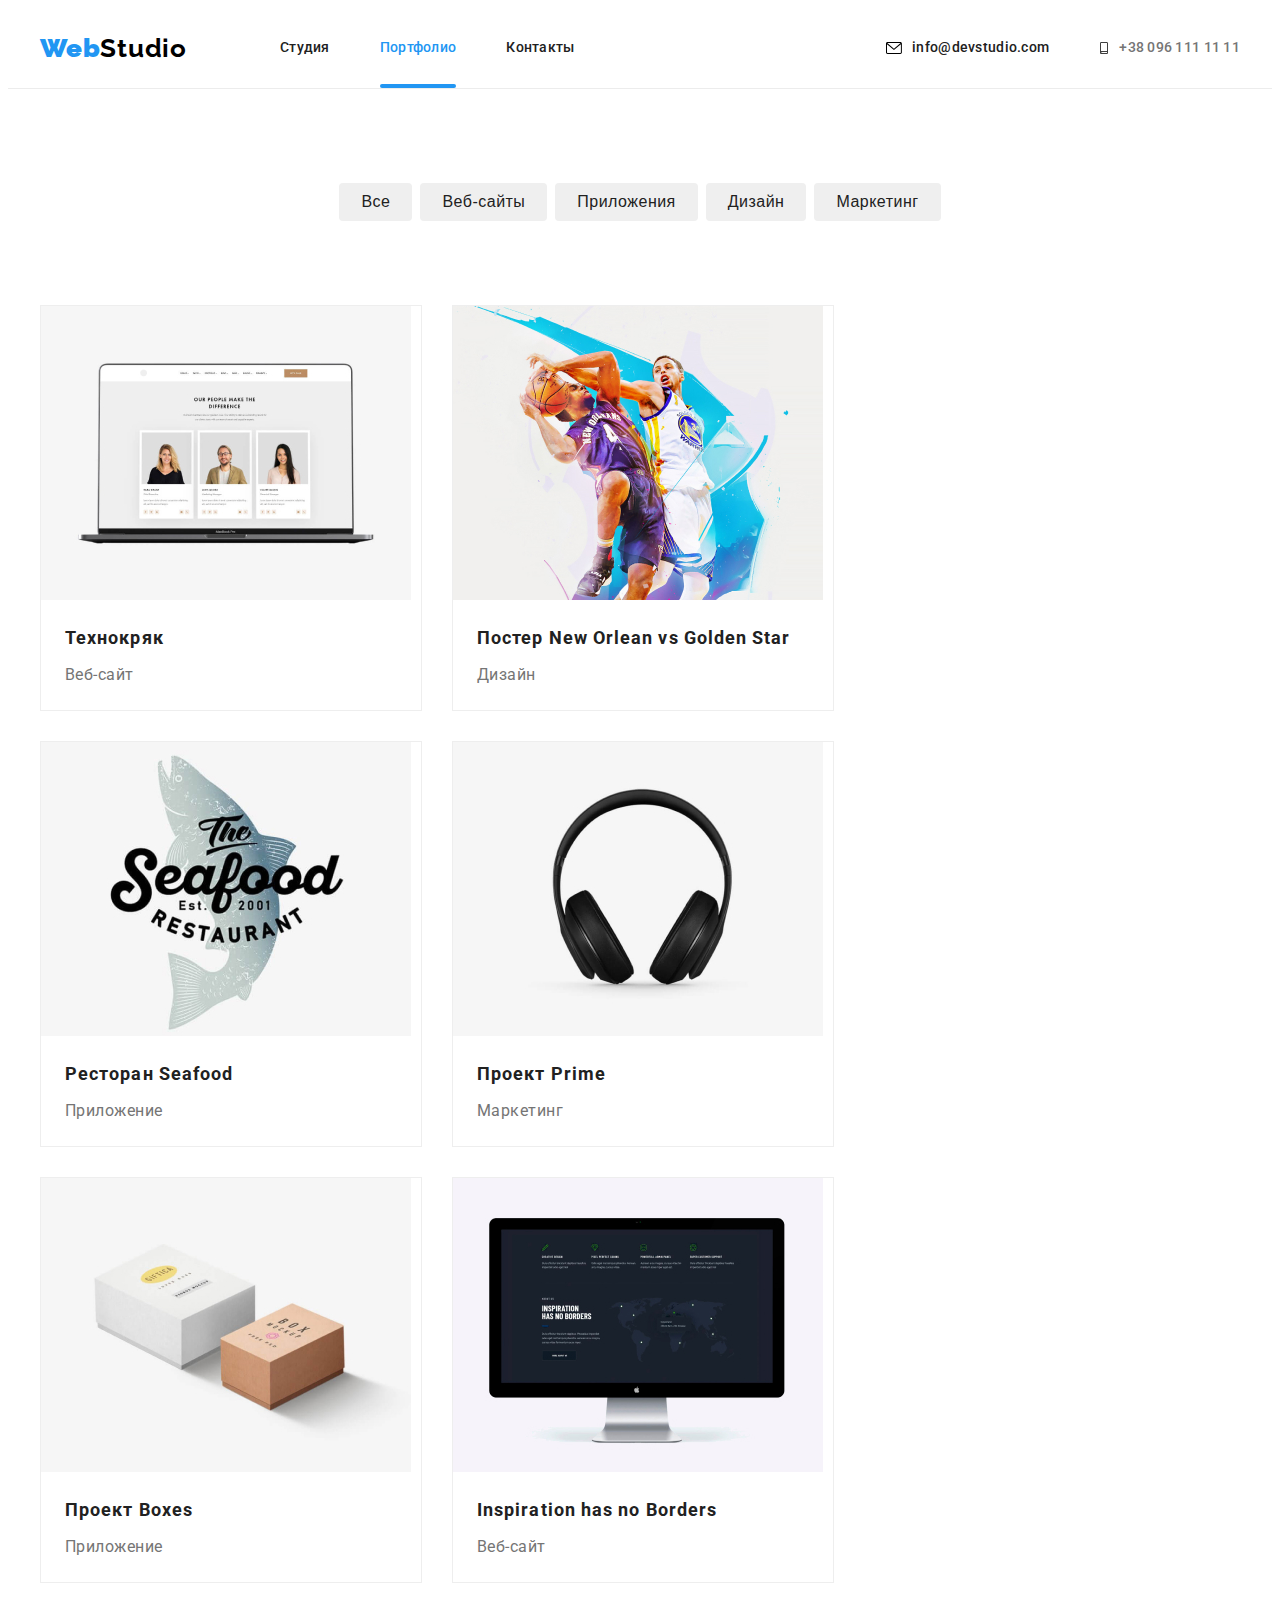
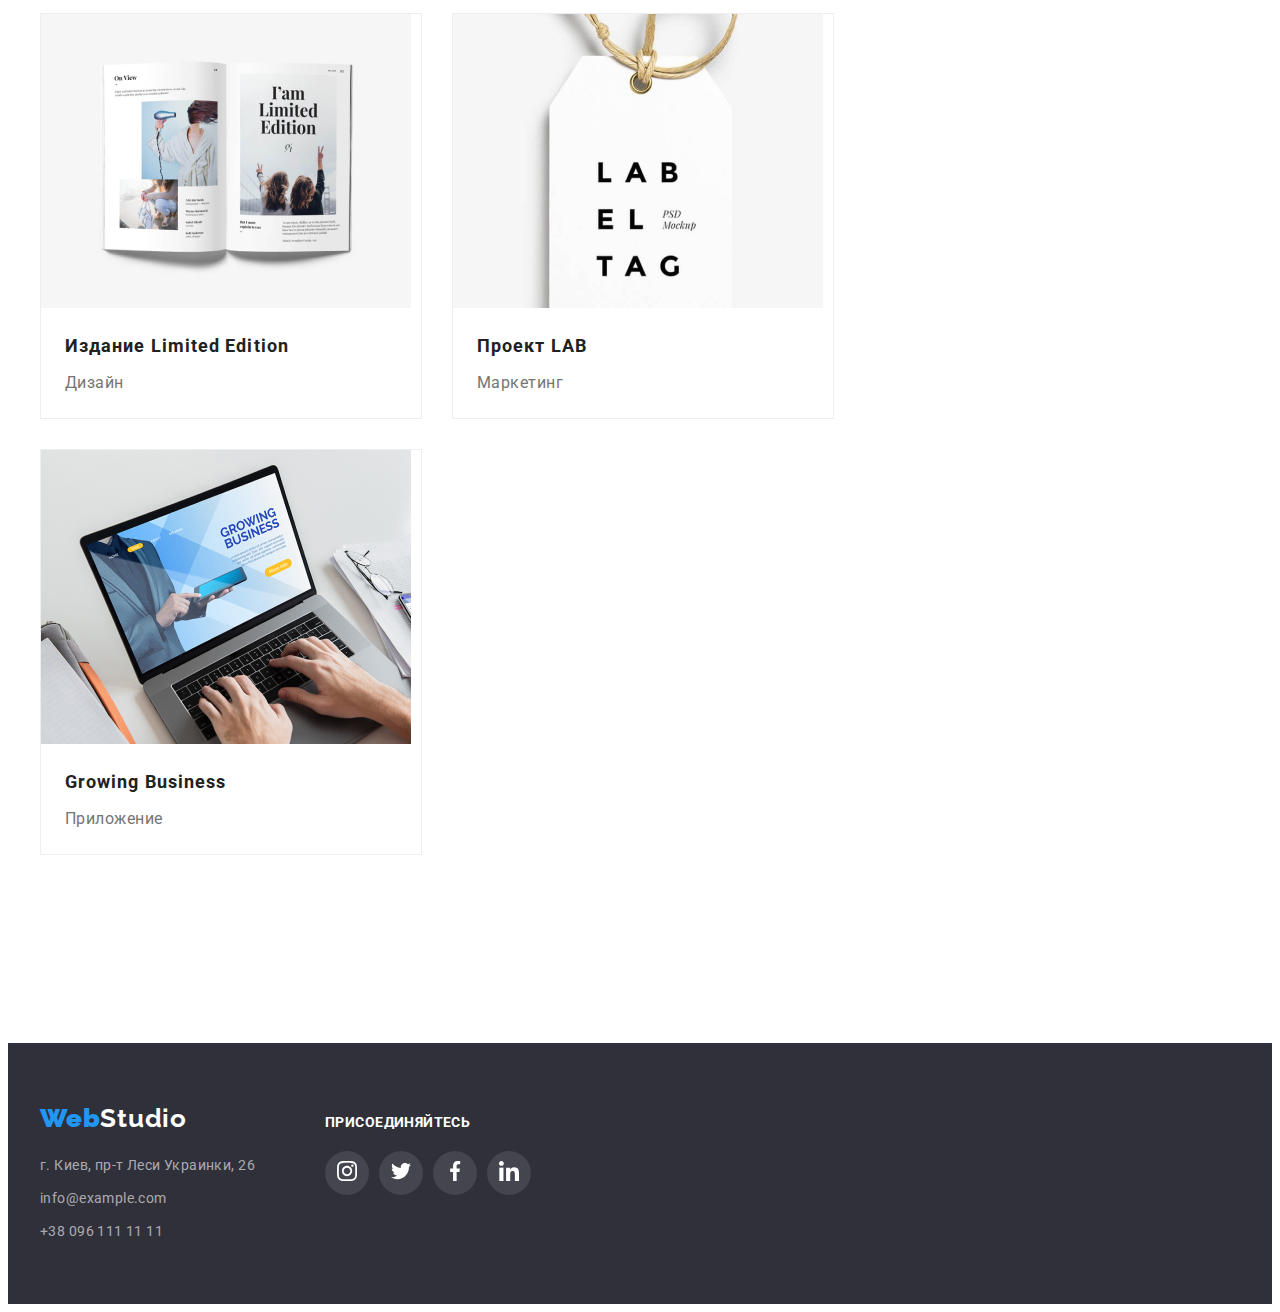
==== portfolio.html @ b09f9c37 "k" ====
<!DOCTYPE html>
<html lang="ru">
  <head>
    <meta charset="UTF-8" />
    <meta http-equiv="X-UA-Compatible" content="IE=edge" />
    <meta name="viewport" content="width=device-width, initial-scale=1.0" />
    <title>Портфолио</title>
    <link
      rel="stylesheet"
      href="https://cdnjs.cloudflare.com/ajax/libs/modern-normalize/1.0.0/modern-normalize.min.css"
      integrity="sha512-ISS7cAi1PEhQ8jnbJpJZMd29NlhNj4AWYyLOSp2CE/CsHxTCu+r+t0D2yoJudVrd0/8fTVPUVDzY5Tvli75u/g=="
      crossorigin="anonymous"
    />
    <link rel="preconnect" href="https://fonts.gstatic.com" />
    <link
      href="https://fonts.googleapis.com/css2?family=Raleway:ital,wght@1,700&family=Roboto:wght@400;500;700;900&display=swap"
      rel="stylesheet"
    />
    <link rel="stylesheet" href="./css/styles.css" />
  </head>
  <body>
    <header class="header">
      <div class="container header-conteiner">
        <nav class="navigation">
          <a class="logo-link link" href=""
            ><span class="web">Web</span>Studio</a
          >

          <ul class="navigation-list list">
            <li class="navigation-item">
              <a class="navigation-link link" href="./index.html">Студия</a>
            </li>
            <li class="navigation-item">
              <a class="navigation-link link current active-nav-link" href=""
                >Портфолио</a
              >
            </li>
            <li class="navigation-item">
              <a class="navigation-link link" href="">Контакты</a>
            </li>
          </ul>
        </nav>
        <ul class="header-contact-list list">
          <li class="header-contact-list-item">
            <a class="mail-link link" href="mailto:info@devstudio.com">
              <svg class="envelope">
                <use
                  class="envelope-icon"
                  href="./images/sprite.svg#icon-envelope"
                ></use>
              </svg>
              info@devstudio.com</a
            >
          </li>
          <li class="header-contact-list-item">
            <a class="tel-link link" href="tel:+380961111111"
              ><svg class="smartfone">
                <use
                  class="smartfone-icon"
                  href="./images/sprite.svg#icon-smartphone"
                ></use>
              </svg>
              +38 096 111 11 11</a
            >
          </li>
        </ul>
      </div>
    </header>
    <main>
      <section class="nav-btn">
        <div class="container">
          <h1 class="visually-hidden">Портфолио</h1>
          <!-- спрячется после стилизации -->
          <ul class="nav-btn-list list">
            <li class="navigation-btn-list-item">
              <button type="button" class="nav-btn-list-but">Все</button>
            </li>
            <li class="navigation-btn-list-item">
              <button type="button" class="nav-btn-list-but">Веб-сайты</button>
            </li>
            <li class="navigation-btn-list-item">
              <button type="button" class="nav-btn-list-but">Приложения</button>
            </li>
            <li class="navigation-btn-list-item">
              <button type="button" class="nav-btn-list-but">Дизайн</button>
            </li>
            <li class="navigation-btn-list-item">
              <button type="button" class="nav-btn-list-but">Маркетинг</button>
            </li>
          </ul>
          <h2 class="visually-hidden">Элементы портфолио</h2>
          <ul class="elements-list list">
            <li class="elements-list-item">
              <a class="elements-list-link link" href="">
                <div class="elements-list-discribe">
                  <img
                    class="elements-list-img"
                    src="./portfolio-images/tehno.jpg"
                    alt="рисунок ноутбука"
                    width="370"
                    height="294"
                  />
                  <p class="overlay">
                    Технокряк это современная площадка распространения
                    коронавируса. Компании используют эту платформу для
                    цифрового шпионажа и атак на защищённые сервера конкурентов.
                  </p>
                </div>
                <div class="elements-list-wrapper">
                  <h3 class="elements-list-title">Технокряк</h3>
                  <p class="elements-list-progects">Веб-сайт</p>
                </div>
              </a>
            </li>
            <li class="elements-list-item">
              <a class="elements-list-link link" href="">
                <div class="elements-list-discribe">
                  <img
                    class="elements-list-img"
                    src="./portfolio-images/new-orlean.jpg"
                    alt="два парня играют в баскетбол"
                    width="370"
                    height="294"
                  />
                  <p class="overlay">
                    Технокряк это современная площадка распространения
                    коронавируса. Компании используют эту платформу для
                    цифрового шпионажа и атак на защищённые сервера конкурентов.
                  </p>
                </div>
                <div class="elements-list-wrapper">
                  <h3 class="elements-list-title">
                    Постер New Orlean vs Golden Star
                  </h3>
                  <p class="elements-list-progects">Дизайн</p>
                </div>
              </a>
            </li>
            <li class="elements-list-item">
              <a class="elements-list-link link" href="">
                <div class="elements-list-discribe">
                  <img
                    class="elements-list-img"
                    src="./portfolio-images/seafood.jpg"
                    alt="логотип ресторана"
                  />
                  <p class="overlay">
                    Технокряк это современная площадка распространения
                    коронавируса. Компании используют эту платформу для
                    цифрового шпионажа и атак на защищённые сервера конкурентов.
                  </p>
                </div>
                <div class="elements-list-wrapper">
                  <h3 class="elements-list-title">Ресторан Seafood</h3>
                  <p class="elements-list-progects">Приложение</p>
                </div>
              </a>
            </li>
            <li class="elements-list-item">
              <a class="elements-list-link link" href="">
                <div class="elements-list-discribe">
                  <img
                    class="elements-list-img"
                    src="./portfolio-images/prime.jpg"
                    alt="фото наушников"
                  />
                  <p class="overlay">
                    Технокряк это современная площадка распространения
                    коронавируса. Компании используют эту платформу для
                    цифрового шпионажа и атак на защищённые сервера конкурентов.
                  </p>
                </div>
                <div class="elements-list-wrapper">
                  <h3 class="elements-list-title">Проект Prime</h3>
                  <p class="elements-list-progects">Маркетинг</p>
                </div>
              </a>
            </li>
            <li class="elements-list-item">
              <a class="elements-list-link link" href="">
                <div class="elements-list-discribe">
                  <img
                    class="elements-list-img"
                    src="./portfolio-images/boxes.jpg"
                    alt="лежат две коробки"
                  />
                  <p class="overlay">
                    Технокряк это современная площадка распространения
                    коронавируса. Компании используют эту платформу для
                    цифрового шпионажа и атак на защищённые сервера конкурентов.
                  </p>
                </div>
                <div class="elements-list-wrapper">
                  <h3 class="elements-list-title">Проект Boxes</h3>
                  <p class="elements-list-progects">Приложение</p>
                </div>
              </a>
            </li>
            <li class="elements-list-item">
              <a class="elements-list-link link" href="">
                <div class="elements-list-discribe">
                  <img
                    class="elements-list-img"
                    src="./portfolio-images/inspiration.jpg"
                    alt="стоит монитоор"
                  />
                  <p class="overlay">
                    Технокряк это современная площадка распространения
                    коронавируса. Компании используют эту платформу для
                    цифрового шпионажа и атак на защищённые сервера конкурентов.
                  </p>
                </div>
                <div class="elements-list-wrapper">
                  <h3 class="elements-list-title" lang="en">
                    Inspiration has no Borders
                  </h3>
                  <p class="elements-list-progects">Веб-сайт</p>
                </div>
              </a>
            </li>
            <li class="elements-list-item">
              <a class="elements-list-link link" href="">
                <div class="elements-list-discribe">
                  <img
                    class="elements-list-img"
                    src="./portfolio-images/limited.jpg"
                    alt="книга"
                  />
                  <p class="overlay">
                    Технокряк это современная площадка распространения
                    коронавируса. Компании используют эту платформу для
                    цифрового шпионажа и атак на защищённые сервера конкурентов.
                  </p>
                </div>
                <div class="elements-list-wrapper">
                  <h3 class="elements-list-title">Издание Limited Edition</h3>
                  <p class="elements-list-progects">Дизайн</p>
                </div>
              </a>
            </li>

            <li class="elements-list-item">
              <a class="elements-list-link link" href="">
                <div class="elements-list-discribe">
                  <img
                    class="elements-list-img"
                    src="./portfolio-images/lab.jpg"
                    alt="черные буквы на белом ярлыке"
                    width="370"
                    height="294"
                  />
                  <p class="overlay">
                    Технокряк это современная площадка распространения
                    коронавируса. Компании используют эту платформу для
                    цифрового шпионажа и атак на защищённые сервера конкурентов.
                  </p>
                </div>
                <div class="elements-list-wrapper">
                  <h3 class="elements-list-title">Проект LAB</h3>
                  <p class="elements-list-progects">Маркетинг</p>
                </div>
              </a>
            </li>
            <li class="elements-list-item">
              <a class="elements-list-link link" href="">
                <div class="elements-list-discribe">
                  <img
                    class="elements-list-img"
                    src="./portfolio-images/growing.jpg"
                    alt="человек работает за ноутбуком"
                    width="370"
                    height="294"
                  />
                  <p class="overlay">
                    Технокряк это современная площадка распространения
                    коронавируса. Компании используют эту платформу для
                    цифрового шпионажа и атак на защищённые сервера конкурентов.
                  </p>
                </div>
                <div class="elements-list-wrapper">
                  <h3 class="elements-list-title" lang="en">
                    Growing Business
                  </h3>
                  <p class="elements-list-progects">Приложение</p>
                </div>
              </a>
            </li>
          </ul>
        </div>
      </section>
    </main>
    <footer class="footer">
      <h2 class="visually-hidden">Контакты</h2>

      <div class="container footer-container">
        <div class="footer-contacts">
          <a class="footer-logo link" href=""
            ><span class="web">Web</span>Studio</a
          >

          <address class="address">
            <ul class="footer-list list">
              <li class="footer-list-item">
                <a
                  class="footer-list-link link"
                  href="https://goo.gl/maps/RYazmXWVpMXztePi6"
                  target="_blank"
                  rel="noopener noreferrer"
                  >г. Киев, пр-т Леси Украинки, 26</a
                >
              </li>
              <li class="footer-list-item">
                <a class="footer-list-link link" href="mailto:info@example.com"
                  >info@example.com</a
                >
              </li>
              <li class="footer-list-item">
                <a class="footer-list-link link" href="tel:+380961111111"
                  >+38 096 111 11 11</a
                >
              </li>
            </ul>
          </address>
        </div>

        <div class="footer-social">
          <b class="footer-social-join">присоединяйтесь</b>
          <ul class="footer-social-list list">
            <li class="footer-social-list-item">
              <a class="footer-social-list-link link" href="">
                <div class="footer-social-block">
                  <svg class="footer-social-list-icon">
                    <use href="./images/sprite.svg#icon-instagram"></use>
                  </svg>
                </div>
              </a>
            </li>
            <li class="footer-social-list-item">
              <a class="footer-social-list-link link" href="">
                <div class="footer-social-block">
                  <svg class="footer-social-list-icon">
                    <use href="./images/sprite.svg#icon-twitter"></use>
                  </svg>
                </div>
              </a>
            </li>
            <li class="footer-social-list-item">
              <a class="footer-social-list-link link" href="">
                <div class="footer-social-block">
                  <svg class="footer-social-list-icon">
                    <use href="./images/sprite.svg#icon-facebook"></use>
                  </svg>
                </div>
              </a>
            </li>
            <li class="footer-social-list-item">
              <a class="footer-social-list-link link" href="">
                <div class="footer-social-block">
                  <svg class="footer-social-list-icon">
                    <use href="./images/sprite.svg#icon-linkedin"></use>
                  </svg>
                </div>
              </a>
            </li>
          </ul>
        </div>
      </div>
    </footer>
  </body>
</html>
---- css/styles.css ----
:root {
  --main-font: "Roboto", sans-serif;
  --secondary-font: "Raleway", sans-serif;
  --accent-color: #2196f3;
}
body {
  font-family: var(--main-font);
}
h1,
h2,
h3,
h4,
h5,
h6,
p {
  margin: 0;
}
ul,
ol {
  margin: 0;
  padding: 0;
}
img {
  display: block;
}
.link {
  text-decoration: none;
}
.list {
  list-style: none;
}
.address {
  font-style: normal;
}
.visually-hidden {
  position: absolute !important;
  clip: rect(1px 1px 1px 1px); /* IE6, IE7 */
  clip: rect(1px, 1px, 1px, 1px);
  padding: 0 !important;
  border: 0 !important;
  height: 1px !important;
  width: 1px !important;
  overflow: hidden;
}
.navigation-list .link.current {
  color: var(--accent-color);
}
/* =======================ШАПКА============================ */
.header {
  padding: 0;
  margin: 0;

  border-bottom: 1px solid #ececec;
}
.header .header-conteiner {
  display: flex;
  align-items: center;
}
.container {
  width: 1200px;
  margin: 0 auto;
  padding-left: 15px;
  padding-right: 15px;
}
.navigation {
  display: flex;
  align-items: center;
}

.navigation-list {
  display: flex;
  align-items: center;
  margin: 0;
  padding: 0;
}

.navigation-item:not(:last-child) {
  margin-right: 50px;
}
.navigation-link {
  font-weight: 500;
  font-size: 14px;
  line-height: 1.14;
  letter-spacing: 0.02em;
  display: block;
  padding: 32px 0;

  color: #212121;
  transition-property: color;
  transition-timing-function: cubic-bezier(0.4, 0, 0.2, 1);
  transition-duration: 250ms;
}
.navigation-list .navigation-item {
  position: relative;
}
.active-nav-link::after {
  content: "";
  position: absolute;
  display: block;
  top: 76px;
  left: 0;
  width: 100%;
  height: 4px;
  border-radius: 2px;
  background: var(--accent-color);
}
.navigation-link:hover,
.navigation-link:focus {
  color: var(--accent-color);
}
.web {
  font-family: var(--secondary-font);

  font-weight: 900;
  font-size: 26px;
  line-height: 1.19x;

  letter-spacing: 0.03em;

  color: var(--accent-color);
}
.logo-link {
  margin-right: 93px;
  font-family: var(--secondary-font);

  font-weight: 700;
  font-size: 26px;
  line-height: 1.19;

  letter-spacing: 0.03em;

  color: #000000;
}
.header-contact-list {
  display: flex;
  align-items: center;

  margin-left: auto;
  padding: 0;
}
.header-contact-list-item {
  display: flex;
  align-items: center;
  margin-left: auto;
}
.envelope {
  display: flex;
  align-items: center;
  width: 16px;
  height: 12px;
  margin-right: 10px;
  transition-property: fill;
  transition-timing-function: cubic-bezier(0.4, 0, 0.2, 1);
}
.envelope:focus,
.envelope:hover {
  fill: var(--accent-color);
}

.mail-link {
  align-items: center;
  display: flex;
  padding: 32px 0;

  margin-right: 50px;
  font-weight: 500;
  font-size: 14px;
  line-height: 1.14;
  letter-spacing: 0.02em;

  color: #212121;
  transition-property: color, fill;
  transition-timing-function: cubic-bezier(0.4, 0, 0.2, 1);
  transition-duration: 250ms;
}
.mail-link:hover,
.mail-link:focus {
  color: var(--accent-color);
  fill: var(--accent-color);
}
.smartfone {
  display: flex;
  align-items: center;
  width: 10px;
  height: 12px;
  margin-right: 10px;
  transition-property: fill;
  transition-timing-function: cubic-bezier(0.4, 0, 0.2, 1);
}
.smartfone:hover,
.smartfone:focus {
  fill: var(--accent-color);
}
.tel-link {
  align-items: center;
  display: flex;
  padding: 32px 0;
  font-weight: 500;
  font-size: 14px;
  line-height: 1.14;
  letter-spacing: 0.02em;

  color: #757575;
  transition-property: color, fill;
  transition-timing-function: cubic-bezier(0.4, 0, 0.2, 1);
  transition-duration: 250ms;
}
.tel-link:hover,
.tel-link:focus {
  color: var(--accent-color);
  fill: var(--accent-color);
}
/* ============================КОНЕЦ ШАПКИ========================== */

/* ===========================ГЛАВНАЯ СТУДИЯ=============================== */
.hero .container {
  padding: 200px 252px;
  text-align: center;

  width: 1200px;
  margin: 0 auto;
  padding-left: 15px;
  padding-right: 15px;
}
.hero-container {
  margin: 0 auto;
  max-width: 1600px;
  background-color: #2f303a;
  background-image: url("../images/hero-logo/main-logo.jpg");
  background-repeat: no-repeat;
  background-size: cover;
}
.hero {
  background-color: #2f303a;
  margin: 0;
}
.hero-title {
  font-weight: 900;
  font-size: 44px;
  line-height: 1.36;
  max-width: calc(100% / 1.72);
  margin: 0 auto 30px auto;

  letter-spacing: 0.06em;
  text-transform: uppercase;

  color: #ffffff;
}
.modal-btn {
  display: block;
  margin: 0 auto;
  font-weight: 700;
  font-size: 16px;
  line-height: 1.9;
  cursor: pointer;
  min-width: 200px;
  padding-top: 10px;
  padding-bottom: 10px;
  padding-left: 32px;
  padding-right: 32px;

  color: #ffffff;
  background: #2196f3;
  box-shadow: 0px 4px 4px rgba(0, 0, 0, 0.15);
  border: transparent;
  border-radius: 4px;
}
.privelegius {
  margin: 0;
  padding: 94px 0;
}
.privelegius-group {
  display: flex;
  justify-content: center;
  align-items: center;
  margin-bottom: 30px;
  padding-top: 25px;
  padding-bottom: 25px;
  padding-left: 100px;
  padding-right: 100px;
  background: #f5f4fa;
  border-radius: 4px;
}
.privelegius-group-icon {
  width: 70px;
  height: 70px;
}
.privelegius-title {
  margin-bottom: 10px;
  font-weight: 700;
  font-size: 14px;
  line-height: 1.14;
  letter-spacing: 0.03em;
  text-transform: uppercase;

  color: #212121;
}
.privelegius-list {
  display: flex;
  margin-left: -30px;
  margin-top: -30px;
}
.privelegius-item {
  flex-basis: calc(100% / 4 - 30px);
  margin-left: 30px;
  margin-top: 30px;
}
.discription {
  font-weight: normal;
  font-size: 14px;
  line-height: 1.71;
  margin: 0;

  letter-spacing: 0.03em;

  color: #757575;
}
.about-title {
  text-align: center;

  margin-bottom: 50px;
  font-weight: 700;
  font-size: 36px;
  line-height: 1.17;

  letter-spacing: 0.03em;

  color: #212121;
}
.about {
  margin: 0;
  padding-bottom: 94px;
}
.about-list {
  display: flex;
  flex-wrap: wrap;
  margin-left: -30px;

  margin-top: -30px;
}
.about-list-item {
  flex-basis: calc(100% / 3 - 30px);
  margin-left: 30px;
  margin-top: 30px;
}
.about-list-img {
  display: block;
  max-width: 100%;
}
.about-list-wrapper {
  position: relative;
}
.about-list-text {
  position: absolute;
  bottom: 0;
  right: 0;
  background-color: rgba(47, 48, 58, 0.8);
  width: 100%;
  padding-top: 27px;
  padding-bottom: 27px;
  font-family: var(--main-font);
  font-weight: bold;
  font-size: 14px;
  line-height: 1.14;
  text-align: center;
  letter-spacing: 0.03em;
  text-transform: uppercase;

  color: #ffffff;
}
.social-list {
  display: flex;
  align-items: center;
  justify-content: space-between;
  margin-left: 32px;
  margin-right: 32px;
  background: #ffffff;
  margin-top: 16px;
}
.social-list-link {
  display: flex;
  justify-content: center;
  align-items: center;
  width: 44px;
  height: 44px;
  border-radius: 50%;
  transition-property: background-color;
  transition-duration: 250ms;
  transition-timing-function: cubic-bezier(0.4, 0, 0.2, 1);
}
.social-list-icon {
  width: 20px;
  height: 20px;
  fill: #afb1b8;
  transition-property: fill;
  transition-duration: 250ms;
  transition-timing-function: cubic-bezier(0.4, 0, 0.2, 1);
}
.social-list-link:focus,
.social-list-link:hover {
  background-color: var(--accent-color);
}
.social-list-link:hover .social-list-icon {
  fill: #ffffff;
}
.social-list-link:focus .social-list-icon {
  fill: #ffffff;
}

.members {
  margin: 0;

  background-color: #f5f4fa;
  padding-top: 94px;
  padding-bottom: 94px;
}
.members-title {
  text-align: center;
  margin-bottom: 50px;
  font-weight: 700;
  font-size: 36px;
  line-height: 1.7;

  letter-spacing: 0.03em;

  color: #212121;
}
.members-list {
  display: flex;
  flex-wrap: wrap;
  margin-left: -30px;
  margin-top: -30px;
}
.members-list-item {
  flex-basis: calc(100% / 4 - 30px);
  margin-left: 30px;
  margin-top: 30px;
  box-shadow: 0px 1px 3px rgba(0, 0, 0, 0.12), 0px 1px 1px rgba(0, 0, 0, 0.14),
    0px 2px 1px rgba(0, 0, 0, 0.2);
  border-radius: 0px 0px 4px 4px;
  background: #ffffff;
}
.members-list-foto {
  display: block;
  max-width: 100%;
}
.members-list-wrapper {
  padding-top: 30px;
  padding-bottom: 30px;
}
.name-title {
  font-weight: 500;
  font-size: 16px;
  line-height: 1.19;
  text-align: center;
  margin-bottom: 10px;

  letter-spacing: 0.03em;

  color: #212121;
}
.profession {
  font-weight: 400;
  font-size: 16px;
  line-height: 1.19;
  text-align: center;

  letter-spacing: 0.03em;

  color: #757575;
}
.clients {
  display: flex;
  align-items: center;
  justify-content: center;
  padding-top: 94px;
  padding-bottom: 94px;
}
.clients-title {
  font-family: var(--main-font);
  font-style: normal;
  font-weight: bold;
  font-size: 36px;
  line-height: 1.16;
  text-align: center;
  letter-spacing: 0.03em;
  margin-bottom: 50px;

  color: #212121;
}
.clients-list {
  display: flex;
  align-items: center;
  justify-content: center;
  flex-wrap: wrap;
  margin-left: -30px;
  margin-top: -30px;
}

.clients-list-link {
  flex-basis: calc(100% / 6 - 30px);
  margin-left: 30px;
  margin-top: 30px;
  width: 170px;
  height: 90px;
  border: 1px solid #afb1b8;
  box-sizing: border-box;
  border-radius: 4px;
  display: inline-flex;
  justify-content: center;
  align-items: center;
  transition: border-color 250ms cubic-bezier(0.4, 0, 0.2, 1);
}
.clients-list-link:focus,
.clients-list-link:hover {
  border-color: var(--accent-color);
}
.clients-list-link:focus .clients-list-icon {
  fill: var(--accent-color);
}
.clients-list-link:hover .clients-list-icon {
  fill: var(--accent-color);
}

.clients-list-link:hover .clients-list-icon {
  border-color: var(--accent-color);
}
.clients-list-link:focus .clients-list-icon {
  border-color: var(--accent-color);

  cursor: pointer;
}

.clients-list-icon {
  fill: #afb1b8;
  transition: fill 250ms cubic-bezier(0.4, 0, 0.2, 1);
}
/* =======================КОНЕЦ ГЛАВНОЙ СТУДИИ================== */

/* ===============================ФУТЕР========================== */
.footer {
  display: flex;
  background-color: #2f303a;
  padding-top: 60px;
  padding-bottom: 60px;
}

.footer-logo {
  display: block;

  margin-bottom: 20px;
  font-family: var(--secondary-font);

  font-weight: bold;
  font-size: 26px;
  line-height: 1.19;

  letter-spacing: 0.03em;

  color: #ffffff;
}
.footer-list-item:not(:last-child) {
  margin-bottom: 9px;
}

.footer-list-link {
  font-weight: 400;
  font-size: 14px;
  line-height: 1.71;

  letter-spacing: 0.03em;

  color: #ffffff99;
  transition-property: color;
  transition-duration: 250ms;
  transition-timing-function: cubic-bezier(0.4, 0, 0.2, 1);
}
.footer-list-link:hover,
.footer-list-link:focus {
  color: #ffffff;
}
.footer-container {
  display: flex;
  align-items: baseline;
}
.footer-social {
  margin-left: 70px;
}
.footer-social-list-item:not(:last-child) {
  margin-right: 10px;
}
.footer-social-join {
  font-family: var(--main-font);

  font-weight: bold;
  font-size: 14px;
  line-height: 1.14;
  letter-spacing: 0.03em;
  text-transform: uppercase;

  color: #ffffff;
}
.footer-social-list {
  display: flex;
  align-items: center;
  justify-content: space-between;
  margin-top: 20px;
}
.footer-social-list-link {
  display: flex;
  justify-content: center;
  align-items: center;
  width: 44px;
  height: 44px;
  border-radius: 50%;
  background: rgba(255, 255, 255, 0.1);
  transition-property: background-color;
  transition-duration: 250ms;
  transition-timing-function: cubic-bezier(0.4, 0, 0.2, 1);
}
.footer-social-list-icon {
  width: 20px;
  height: 20px;
  fill: #ffffff;
}
.footer-social-list-link:hover {
  background-color: var(--accent-color);
}

/* ======================КОНЕЦ ФУТЕРА===================== */
/* =====================Модальное окно==================== */
.backdrop {
  position: fixed;
  top: 0;
  left: 0;
  width: 100vw;
  height: 100vh;
  background-color: rgba(0, 0, 0, 0.2);
  transition: all 250ms cubic-bezier(0.4, 0, 0.2, 1);
}
.modal {
  position: absolute;
  top: 50%;
  left: 50%;
  transform: translate(-50%, -50%);
  width: 528px;
  height: 580px;
  background-color: #ffffff;
  box-shadow: 0px 1px 3px rgba(0, 0, 0, 0.12), 0px 1px 1px rgba(0, 0, 0, 0.14),
    0px 2px 1px rgba(0, 0, 0, 0.2);
  border-radius: 4px;
}
.modal-close-btn {
  position: absolute;
  top: 8px;
  right: 8px;

  width: 30px;
  height: 30px;
  background: #ffffff;
  border: 1px solid rgba(0, 0, 0, 0.1);
  border-radius: 50%;
  cursor: pointer;
}
.modal-close-btn-icon {
  width: 11px;
  height: 11px;
}
.is-hidden {
  opacity: 0;
  visibility: hidden;
  pointer-events: none;
}
/* ======================Конец модального окна============== */

/* =========================ГЛАВНАЯ ПОРТФОЛИО================== */
.nav-btn {
  margin: 0;
  padding: 94px 0;
}
.nav-btn-list {
  display: flex;

  justify-content: center;
  margin: 0 0 50px 0;
  padding: 0;
}
.navigation-btn-list-item:not(:last-child) {
  margin-right: 8px;
}
.nav-btn-list-but {
  display: block;
  padding: 6px 22px;
  font-weight: 500;
  font-size: 16px;
  line-height: 1.62;
  border: transparent;
  border-radius: 4px;

  letter-spacing: 0.03em;

  color: #212121;
  transition-property: background, color, box-shadow;
  transition-duration: 250ms;
  transition-timing-function: cubic-bezier(0.4, 0, 0.2, 1);
}
.nav-btn-list-but:hover,
.nav-btn-list-but:focus {
  background: var(--accent-color);
  color: #ffffff;
  box-shadow: 0px 3px 1px rgba(0, 0, 0, 0.1), 0px 1px 2px rgba(0, 0, 0, 0.08),
    0px 2px 2px rgba(0, 0, 0, 0.12);
}
.elements-list {
  display: flex;
  flex-wrap: wrap;
  margin-top: -30px;
  margin-left: -30px;
  padding-top: 34px;
  padding-bottom: 94px;
}
.elements-list-item {
  flex-basis: calc(100% / 3 - 30px);
  margin-left: 30px;
  margin-top: 30px;
  border: 1px solid #eee;
  transition: box-shadow 250ms cubic-bezier(0.4, 0, 0.2, 1);
}
.elements-list-img {
  display: block;
  align-items: center;
  max-width: 100%;
}
.elements-list-discribe {
  position: relative;
  overflow: hidden;
}
.overlay {
  font-family: var(--main-font);

  font-weight: normal;
  font-size: 18px;
  line-height: 1.55;

  letter-spacing: 0.03em;

  color: #ffffff;
  position: absolute;
  top: 0;
  left: 0;
  padding-left: 24px;
  padding-top: 62px;
  padding-bottom: 62px;
  padding-right: 24px;
  height: 101%;
  width: 101%;
  background: rgba(33, 150, 243, 0.9);
  overflow: auto;
  transform: translateY(100%);
  transition: transform 250ms cubic-bezier(0.4, 0, 0.2, 1);
}
.elements-list-link:focus .overlay,
.elements-list-link:hover .overlay {
  transform: translateY(0%);
}
.elements-list-wrapper {
  padding-top: 20px;
  padding-bottom: 20px;
}
.elements-list-title {
  margin: 0 0 4px 0;
  padding: 0 24px;
  font-weight: 700;
  font-size: 18px;
  line-height: 2;

  letter-spacing: 0.06em;

  color: #212121;
}
.elements-list-progects {
  padding: 0 24px;
  font-weight: normal;
  font-size: 16px;
  line-height: 1.88;

  letter-spacing: 0.03em;

  color: #757575;
}
.elements-list-item:hover {
  box-shadow: 0px 1px 1px rgba(0, 0, 0, 0.12), 0px 4px 4px rgba(0, 0, 0, 0.06),
    1px 4px 6px rgba(0, 0, 0, 0.16);
}
/* ======================КОНЕЦ ГЛАВНОЙ ПОРТФОЛИО=============== */
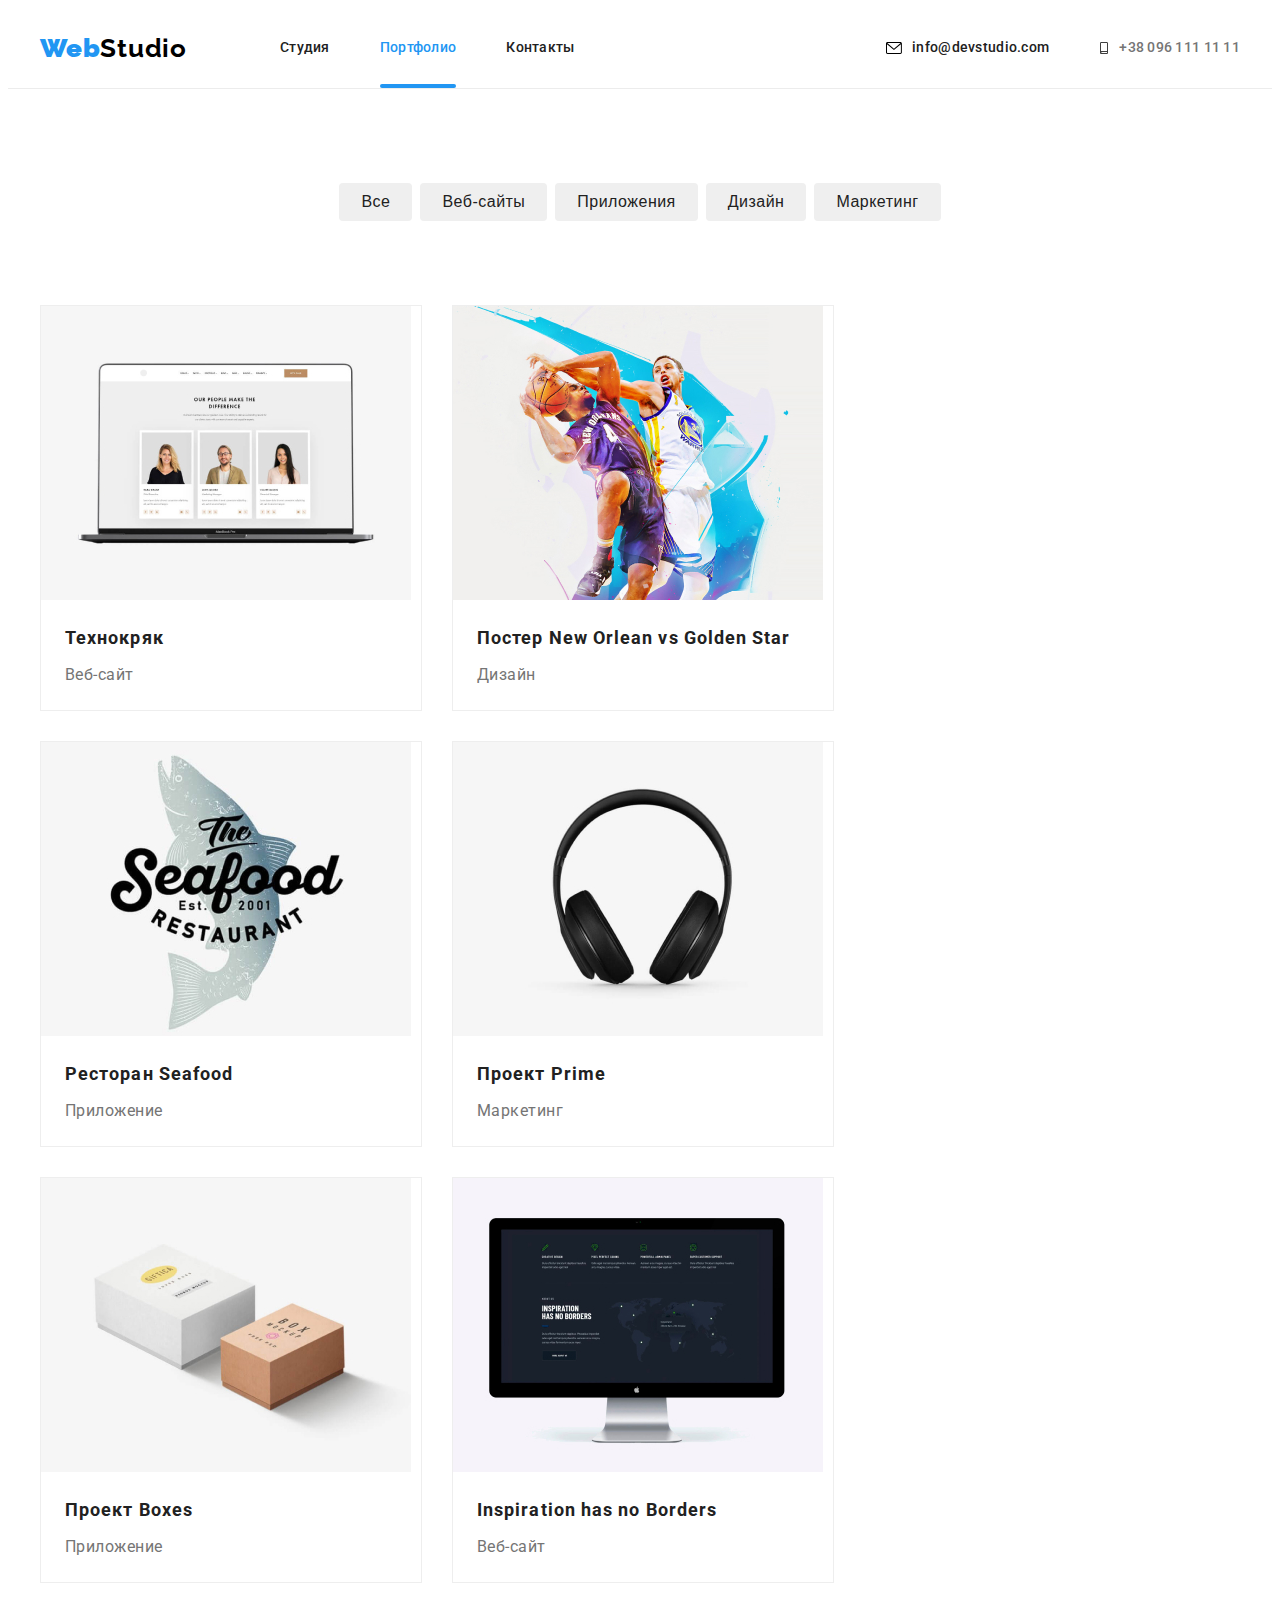
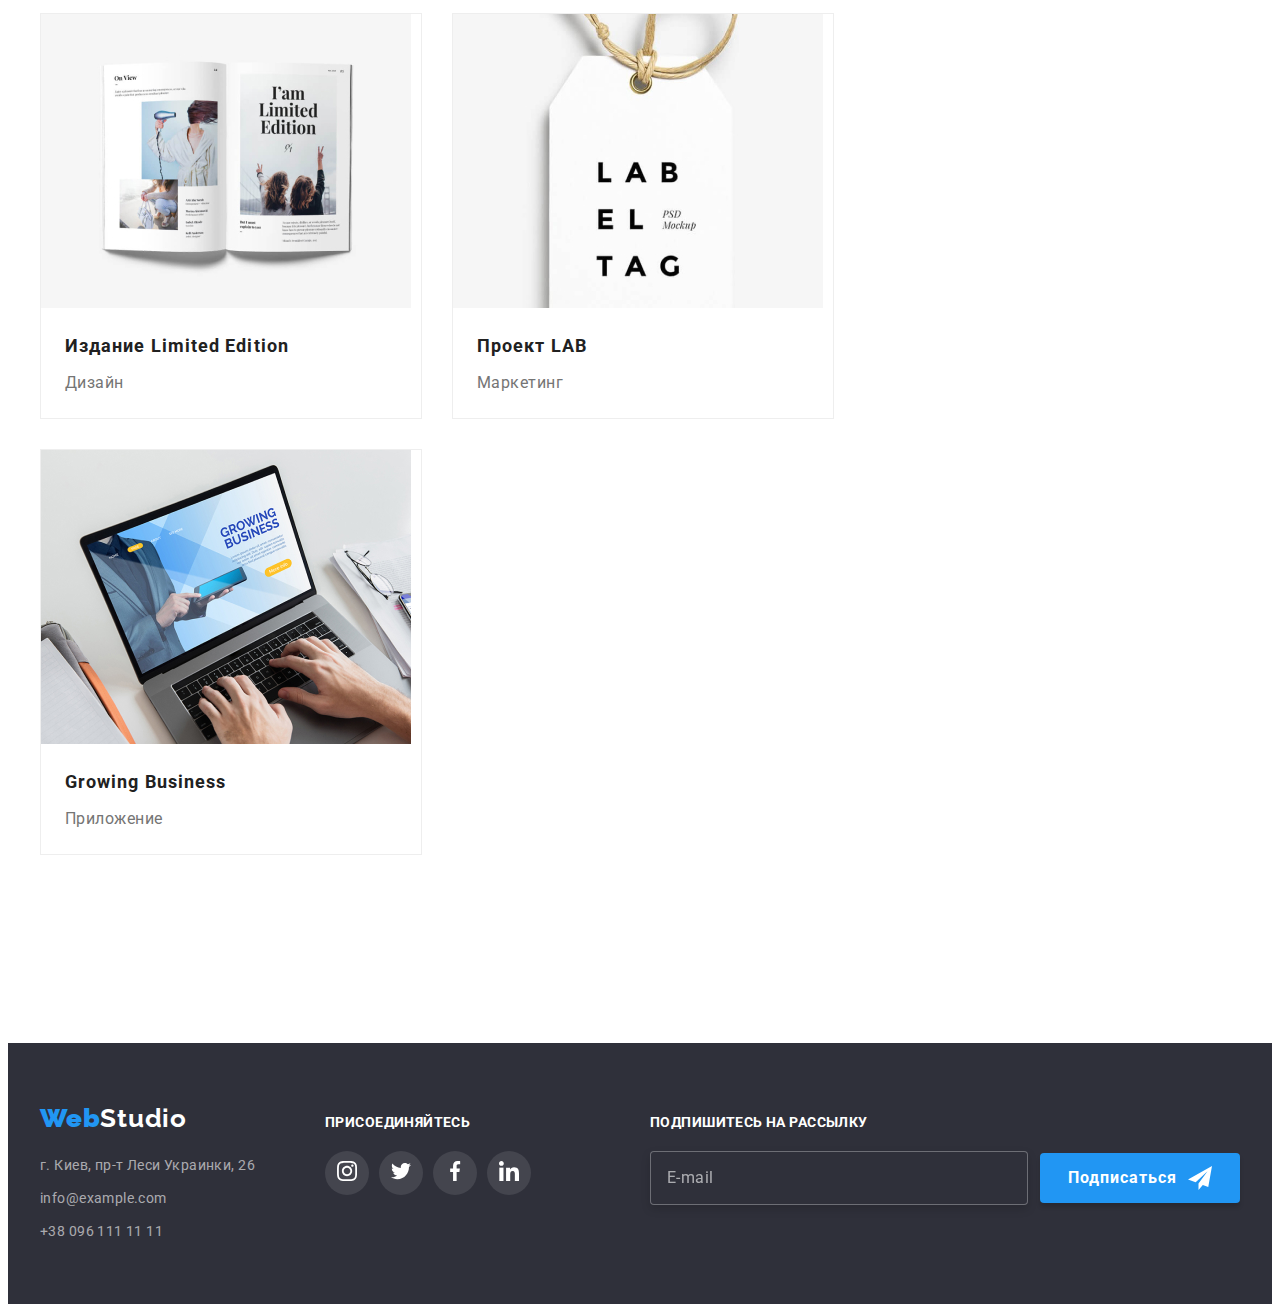
==== commit 740f8b12: "футер портфолио" ====
--- a/portfolio.html
+++ b/portfolio.html
@@ -364,6 +364,24 @@
             </li>
           </ul>
         </div>
+        <div class="footer-sign">
+          <b class="footer-masage">Подпишитесь на рассылку</b>
+          <form class="footer-sign-form" action="">
+            <input
+              class="footer-sign-mail"
+              type="email"
+              name="user-mail"
+              id=""
+              placeholder="E-mail"
+            />
+            <button type="submit" class="footer-sign-btn">
+              Подписаться
+              <svg class="footer-icon-send" height="24" width="24">
+                <use href="./images/sprite.svg#icon-icon-send"></use>
+              </svg>
+            </button>
+          </form>
+        </div>
       </div>
     </footer>
   </body>
--- a/css/styles.css
+++ b/css/styles.css
@@ -626,6 +626,77 @@
 .footer-social-list-link:hover {
   background-color: var(--accent-color);
 }
+.footer-sign {
+  margin-left: auto;
+}
+.footer-masage {
+  font-family: var(--main-font);
+
+  font-weight: bold;
+  font-size: 14px;
+  line-height: 1.14;
+  letter-spacing: 0.03em;
+  text-transform: uppercase;
+
+  color: #ffffff;
+}
+.footer-sign-form {
+  display: flex;
+  align-items: center;
+  justify-content: space-between;
+  margin-top: 20px;
+}
+.footer-sign-mail {
+  width: 358px;
+  height: 50px;
+  background-color: #2f303a;
+  border: 1px solid rgba(255, 255, 255, 0.3);
+  filter: drop-shadow(0px 4px 4px rgba(0, 0, 0, 0.15));
+  border-radius: 4px;
+  outline: none;
+  color: rgba(255, 255, 255, 0.6);
+  padding-left: 16px;
+}
+.footer-sign-mail::placeholder {
+  font-family: var(--main-font);
+  font-weight: normal;
+  font-size: 16px;
+  line-height: 1.25;
+  align-items: center;
+  letter-spacing: 0.03em;
+
+  color: rgba(255, 255, 255, 0.6);
+  padding-top: 15px;
+  padding-bottom: 15px;
+}
+.footer-sign-btn {
+  font-family: var(--main-font);
+  font-weight: bold;
+  font-size: 16px;
+  line-height: 1.87;
+
+  align-items: center;
+  cursor: pointer;
+  display: inline-flex;
+
+  letter-spacing: 0.06em;
+  justify-content: space-between;
+
+  color: #ffffff;
+  min-width: 200px;
+  box-shadow: 0px 4px 4px rgba(0, 0, 0, 0.15);
+  border-radius: 4px;
+  background: var(--accent-color);
+  margin-left: 12px;
+  border: transparent;
+  padding-left: 28px;
+  padding-top: 10px;
+  padding-bottom: 10px;
+  padding-right: 28px;
+}
+.footer-icon-send {
+  margin-left: 10px;
+}
 
 /* ======================КОНЕЦ ФУТЕРА===================== */
 /* =====================Модальное окно==================== */
@@ -649,6 +720,7 @@
   box-shadow: 0px 1px 3px rgba(0, 0, 0, 0.12), 0px 1px 1px rgba(0, 0, 0, 0.14),
     0px 2px 1px rgba(0, 0, 0, 0.2);
   border-radius: 4px;
+  padding: 40px;
 }
 .modal-close-btn {
   position: absolute;
@@ -671,6 +743,68 @@
   visibility: hidden;
   pointer-events: none;
 }
+.modal-discription {
+  font-family: var(--main-font);
+  font-weight: bold;
+  font-size: 20px;
+  line-height: 1.15;
+  text-align: center;
+  letter-spacing: 0.03em;
+
+  color: #212121;
+}
+.modal-form {
+  display: flex;
+  flex-direction: column;
+  margin-top: 12px;
+}
+.modal-form-block {
+  display: block;
+  position: relative;
+  margin-top: 4px;
+  margin-bottom: 10px;
+}
+.modal-form-field {
+  font-family: var(--main-font);
+  font-weight: normal;
+  font-size: 12px;
+  line-height: 1.17;
+  /* identical to box height */
+
+  letter-spacing: 0.01em;
+
+  color: #757575;
+}
+.modal-mail {
+  margin-bottom: 0;
+}
+.modal-form-input {
+  width: 100%;
+  height: 40px;
+  border: 1px solid rgba(33, 33, 33, 0.2);
+  border-radius: 4px;
+  padding-left: 42px;
+  cursor: pointer;
+  transition: border-color 250ms cubic-bezier(0.4, 0, 0.2, 1);
+}
+.modal-form-input:focus {
+  outline: none;
+  border-color: var(--accent-color);
+}
+.modal-form-icon {
+  display: block;
+  position: absolute;
+  width: 18px;
+  height: 18px;
+  top: 50%;
+  left: 12px;
+  transform: translateY(-50%);
+  transition: fill 250ms cubic-bezier(0.4, 0, 0.2, 1);
+}
+.modal-form-input:focus + .modal-form-icon {
+  fill: var(--accent-color);
+}
+
 /* ======================Конец модального окна============== */
 
 /* =========================ГЛАВНАЯ ПОРТФОЛИО================== */
